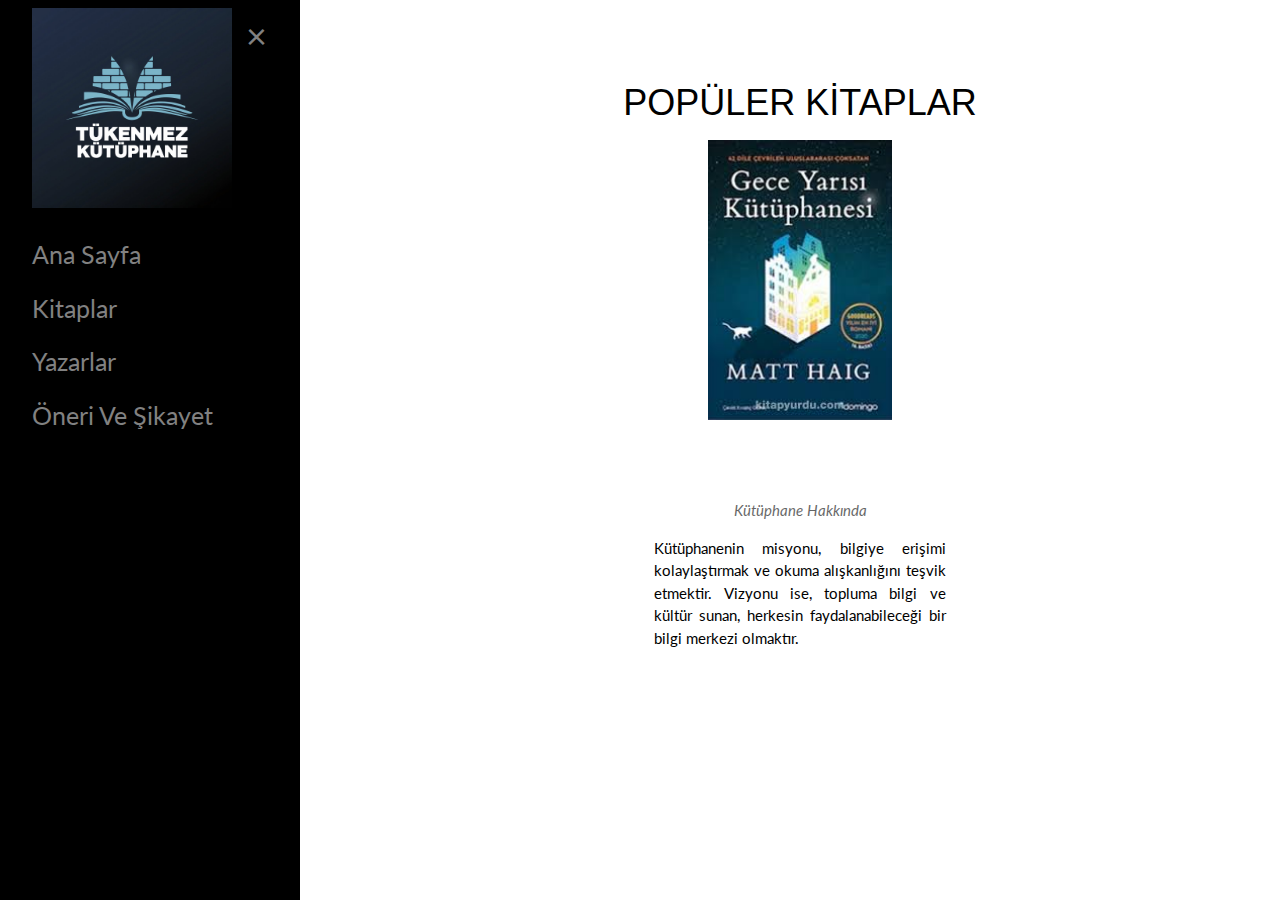
==== index.html @ 60107cb2 "Update index.html" ====
<!DOCTYPE html>
<html lang="en">

<head>
    <meta charset="UTF-8">
    <meta name="viewport" content="width=device-width, initial-scale=1.0">
    <title>Kütüphane</title>
    <link rel="stylesheet" href="https://www.w3schools.com/w3css/4/w3.css">
    <link rel="stylesheet" href="https://fonts.googleapis.com/css?family=Lato">
    <link rel="stylesheet" href="https://cdnjs.cloudflare.com/ajax/libs/font-awesome/4.7.0/css/font-awesome.min.css">
    <style>
        body {
            font-family: "Lato", sans-serif;
            margin: 0;
            padding: 0;
        }

        .kitap-karti {
            margin: 5%;
            text-align: center;
        }

        .kitap-karti img {
            width: 100%;
            max-width: 200px;
        }

        .hakkinda {
            margin-top: 40px;
        }

        .mySlides {
            display: none;
        }

        .w3-content {
            max-width: 1200px;
            margin: 0 auto;
            padding: 20px;
            text-align: center;
        }

        .w3-sidebar {
            width: 100%;
            display: none;
            position: fixed;
            z-index: 1;
            top: 0;
            left: 0;
            background-color: #111;
            overflow-x: hidden;
            transition: 0.5s;
            padding-top: 60px;
        }

        .w3-sidebar a {
            padding: 8px 8px 8px 32px;
            text-decoration: none;
            font-size: 25px;
            color: #818181;
            display: block;
            transition: 0.3s;
        }

        .w3-sidebar a:hover {
            color: #f1f1f1;
        }

        .w3-sidebar .closebtn {
            position: absolute;
            top: 0;
            right: 25px;
            font-size: 36px;
            margin-left: 50px;
        }

        .w3-overlay {
            height: 100%;
            width: 100%;
            display: none;
            position: fixed;
            z-index: 1;
            top: 0;
            left: 0;
            background-color: rgba(0, 0, 0, 0.7);
        }

        @media (min-width: 600px) {
            .w3-sidebar {
                display: block;
                width: 300px;
                position: relative;
                top: 0;
                left: 0;
                padding-top: 0;
            }

            .w3-sidebar img {
                width: 100%;
                max-width: 200px;
                margin-bottom: 20px;
            }

            .w3-content {
                margin-left: 320px;
            }
        }

        .ortala {
            margin-left: 0;
        }

        @media (min-width: 600px) {
            .ortala {
                margin-left: 32%;
                margin-right: 32%;
            }
        }

        
    </style>
</head>

<body>
    <!-- Overlay for small screens -->
    <div class="w3-overlay" onclick="w3_close()" id="myOverlay"></div>

    <!-- Sidebar/menu -->
    <nav class="w3-sidebar w3-black w3-top w3-large w3-padding" id="mySidebar">
        <a href="javascript:void(0)" class="closebtn" onclick="w3_close()">×</a>
        <div class="w3-container">
            <!-- Logo kısmı --> <img src="images/tknmz.jpeg" alt="Logo"
                style="width:100%; max-width:200px; margin-bottom:20px;">

        </div>
        <div class="w3-bar-block">
            <a href="index.html" class="w3-bar-item w3-button w3-hover-white">Ana Sayfa</a>
            <a href="kitaplar.html" class="w3-bar-item w3-button w3-hover-white">Kitaplar</a>
            <a href="yazarlar.html" class="w3-bar-item w3-button w3-hover-white">Yazarlar</a>
            <a href="onerivesikayet.html" class="w3-bar-item w3-button w3-hover-white">Öneri Ve Şikayet</a>
        </div>
    </nav>

    <!-- Top menu on small screens -->
    <header class="w3-container w3-top w3-hide-large w3-black w3-xlarge w3-padding">
        <a href="javascript:void(0)" class="w3-button w3-black w3-margin-right" onclick="w3_open()">☰</a>
        <span>Tükenmez Kütüphane</span>
    </header>

    <!-- Page content -->
    <div class="w3-content" style="margin-top:46px">
        <header class="w3-center">
            <h1>POPÜLER KİTAPLAR</h1>
        </header>

        <div class="mySlides w3-display-container w3-center">
            <img src="images/geceyarisikutup.jpg" style="width:20%">
        </div>
        <div class="mySlides w3-display-container w3-center">
            <img src="images/otomatikportakal.jpg" style="width:20%">
        </div>
        <div class="mySlides w3-display-container w3-center">
            <img src="images/farelerveinsanlar.jpg" style="width:20%">
        </div>

        <div class="w3-container w3-content w3-center w3-padding-64 ortala" style="max-width:800px">
            <h2 class="w3-wide"></h2>
            <p class="w3-opacity"><i>Kütüphane Hakkında</i></p>
            <p class="w3-justify">Kütüphanenin misyonu, bilgiye erişimi kolaylaştırmak ve okuma alışkanlığını teşvik
                etmektir. Vizyonu ise, topluma bilgi ve kültür sunan, herkesin faydalanabileceği bir bilgi merkezi
                olmaktır.</p>
        </div>

        <script>
            // Automatic Slideshow - change image every 4 seconds
            var myIndex = 0;
            carousel();

            function carousel() {
                var i;
                var x = document.getElementsByClassName("mySlides");
                for (i = 0; i < x.length; i++) {
                    x[i].style.display = "none";
                }
                myIndex++;
                if (myIndex > x.length) { myIndex = 1 }
                x[myIndex - 1].style.display = "block";
                setTimeout(carousel, 4000);
            }

            // Sidebar open and close functions
            function w3_open() {
                document.getElementById("mySidebar").style.display = "block";
                document.getElementById("myOverlay").style.display = "block";
            }

            function w3_close() {
                document.getElementById("mySidebar").style.display = "none";
                document.getElementById("myOverlay").style.display = "none";
            }
        </script>
    </div>
</body>

</html>
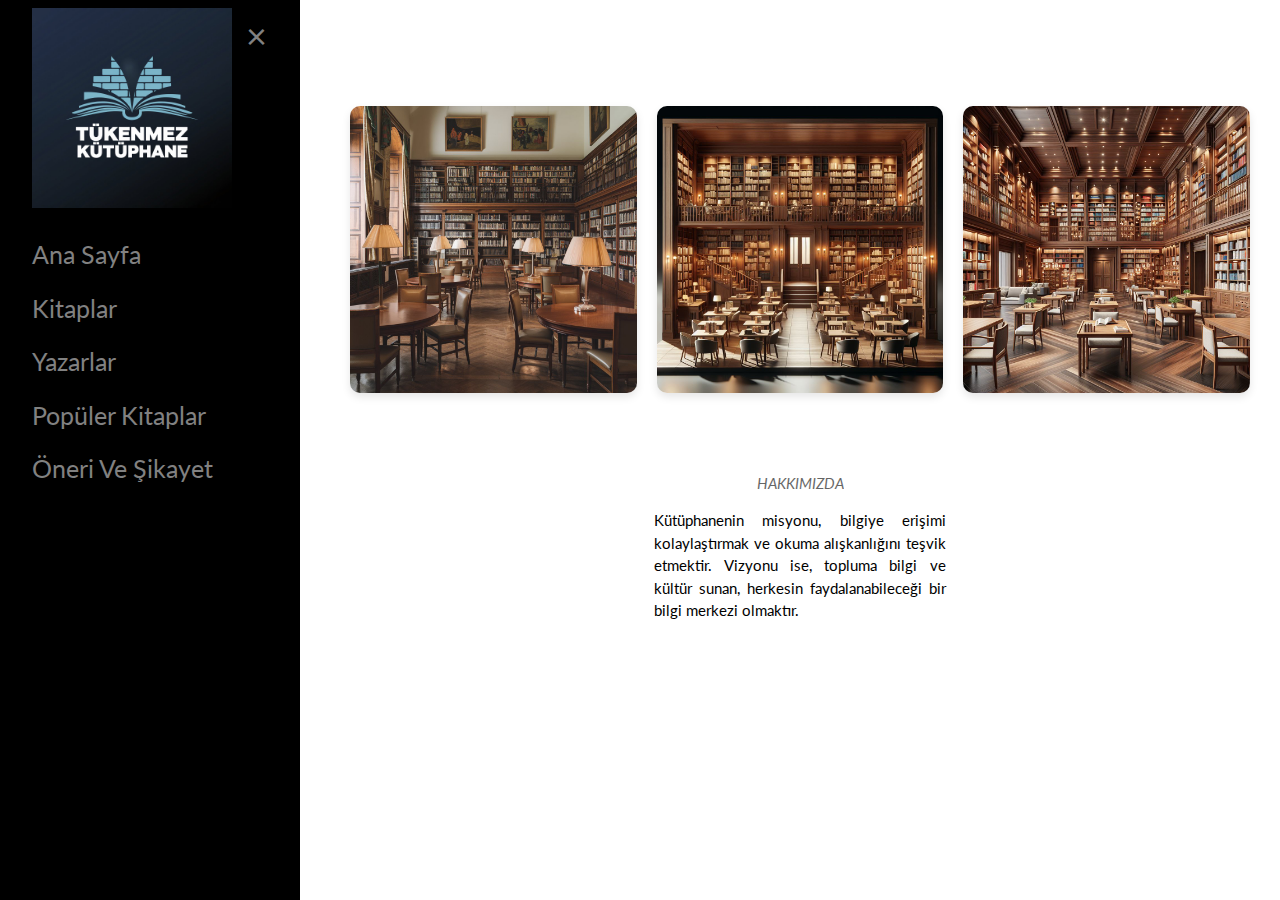
==== commit d99bf4ea: "Update index.html" ====
--- a/index.html
+++ b/index.html
@@ -4,7 +4,7 @@
 <head>
     <meta charset="UTF-8">
     <meta name="viewport" content="width=device-width, initial-scale=1.0">
-    <title>Kütüphane</title>
+    <title>Tayyip Tükenmez</title>
     <link rel="stylesheet" href="https://www.w3schools.com/w3css/4/w3.css">
     <link rel="stylesheet" href="https://fonts.googleapis.com/css?family=Lato">
     <link rel="stylesheet" href="https://cdnjs.cloudflare.com/ajax/libs/font-awesome/4.7.0/css/font-awesome.min.css">
@@ -13,6 +13,7 @@
             font-family: "Lato", sans-serif;
             margin: 0;
             padding: 0;
+
         }
 
         .kitap-karti {
@@ -117,11 +118,67 @@
             }
         }
 
-        
+        header img {
+            vertical-align: middle;
+            /* Logonun dikey ortalanmasını sağlar */
+            margin-left: 10px;
+            /* Logoyu hamburger menüden biraz uzaklaştırır */
+        }
+
+        /* Resimleri yan yana ve orantılı yapmak için yeni stil ekleyelim */
+        .about-images {
+            display: flex;
+            justify-content: center;
+            flex-wrap: wrap;
+            gap: 20px;
+            margin-top: 20px;
+        }
+
+        .about-images img {
+            width: calc(33.33% - 20px);
+            /* Üç resim arasında boşluk bırakarak genişliği ayarladık */
+            max-width: 100%;
+            height: auto;
+            border-radius: 10px;
+            box-shadow: 0 4px 8px rgba(0, 0, 0, 0.1);
+        }
+
+        @media (max-width: 600px) {
+            .about-images img {
+                width: calc(50% - 10px);
+                /* Küçük ekranlar için resimleri iki sütun yaparak düzenledik */
+            }
+        }
+
+        @media (max-width: 400px) {
+            .about-images img {
+                width: 100%;
+                /* Çok küçük ekranlar için resimleri tek sütun yaparak düzenledik */
+            }
+        }
+
+        .highlight-image {
+            width: 100%;
+            max-width: 800px;
+            /* PC için maksimum genişlik */
+            height: auto;
+            /* Yüksekliği otomatik ayarla */
+        }
+
+        @media (max-width: 600px) {
+            .highlight-image {
+                width: 100%;
+                /* Mobil için tam genişlik */
+                height: auto;
+                /* Yüksekliği otomatik ayarla */
+            }
+        }
     </style>
 </head>
 
 <body>
+
+
     <!-- Overlay for small screens -->
     <div class="w3-overlay" onclick="w3_close()" id="myOverlay"></div>
 
@@ -137,56 +194,45 @@
             <a href="index.html" class="w3-bar-item w3-button w3-hover-white">Ana Sayfa</a>
             <a href="kitaplar.html" class="w3-bar-item w3-button w3-hover-white">Kitaplar</a>
             <a href="yazarlar.html" class="w3-bar-item w3-button w3-hover-white">Yazarlar</a>
+            <a href="popularkitap.html" class="w3-bar-item w3-button w3-hover-white">Popüler Kitaplar</a>
             <a href="onerivesikayet.html" class="w3-bar-item w3-button w3-hover-white">Öneri Ve Şikayet</a>
+            
         </div>
     </nav>
 
     <!-- Top menu on small screens -->
-    <header class="w3-container w3-top w3-hide-large w3-black w3-xlarge w3-padding">
-        <a href="javascript:void(0)" class="w3-button w3-black w3-margin-right" onclick="w3_open()">☰</a>
-        <span>Tükenmez Kütüphane</span>
-    </header>
+    <header class="w3-container w3-top w3-hide-large w3-black w3-xlarge w3-padding"> <a href="javascript:void(0)"
+            class="w3-button w3-black w3-margin-right" onclick="w3_open()">☰</a> <img src="images/tknmz.jpeg" alt="Logo"
+            style="height:40px;"> </header>
 
     <!-- Page content -->
     <div class="w3-content" style="margin-top:46px">
-        <header class="w3-center">
-            <h1>POPÜLER KİTAPLAR</h1>
-        </header>
-
-        <div class="mySlides w3-display-container w3-center">
-            <img src="images/geceyarisikutup.jpg" style="width:20%">
-        </div>
-        <div class="mySlides w3-display-container w3-center">
-            <img src="images/otomatikportakal.jpg" style="width:20%">
-        </div>
-        <div class="mySlides w3-display-container w3-center">
-            <img src="images/farelerveinsanlar.jpg" style="width:20%">
+        
+
+        <div class="about-images">
+            <img src="images/kutuphane.jpeg" alt="" class="about-images">
+            <img src="images/Designer (1).png" alt="" class="about-images">
+            <img src="images/Designer.png" alt="" class="about-images">
         </div>
 
         <div class="w3-container w3-content w3-center w3-padding-64 ortala" style="max-width:800px">
-            <h2 class="w3-wide"></h2>
-            <p class="w3-opacity"><i>Kütüphane Hakkında</i></p>
+
+            <p class="w3-opacity"><i>HAKKIMIZDA</i></p>
+
             <p class="w3-justify">Kütüphanenin misyonu, bilgiye erişimi kolaylaştırmak ve okuma alışkanlığını teşvik
                 etmektir. Vizyonu ise, topluma bilgi ve kültür sunan, herkesin faydalanabileceği bir bilgi merkezi
                 olmaktır.</p>
-        </div>
+
+           
+        </div>
+        
+    
+
+       
+
+
 
         <script>
-            // Automatic Slideshow - change image every 4 seconds
-            var myIndex = 0;
-            carousel();
-
-            function carousel() {
-                var i;
-                var x = document.getElementsByClassName("mySlides");
-                for (i = 0; i < x.length; i++) {
-                    x[i].style.display = "none";
-                }
-                myIndex++;
-                if (myIndex > x.length) { myIndex = 1 }
-                x[myIndex - 1].style.display = "block";
-                setTimeout(carousel, 4000);
-            }
 
             // Sidebar open and close functions
             function w3_open() {
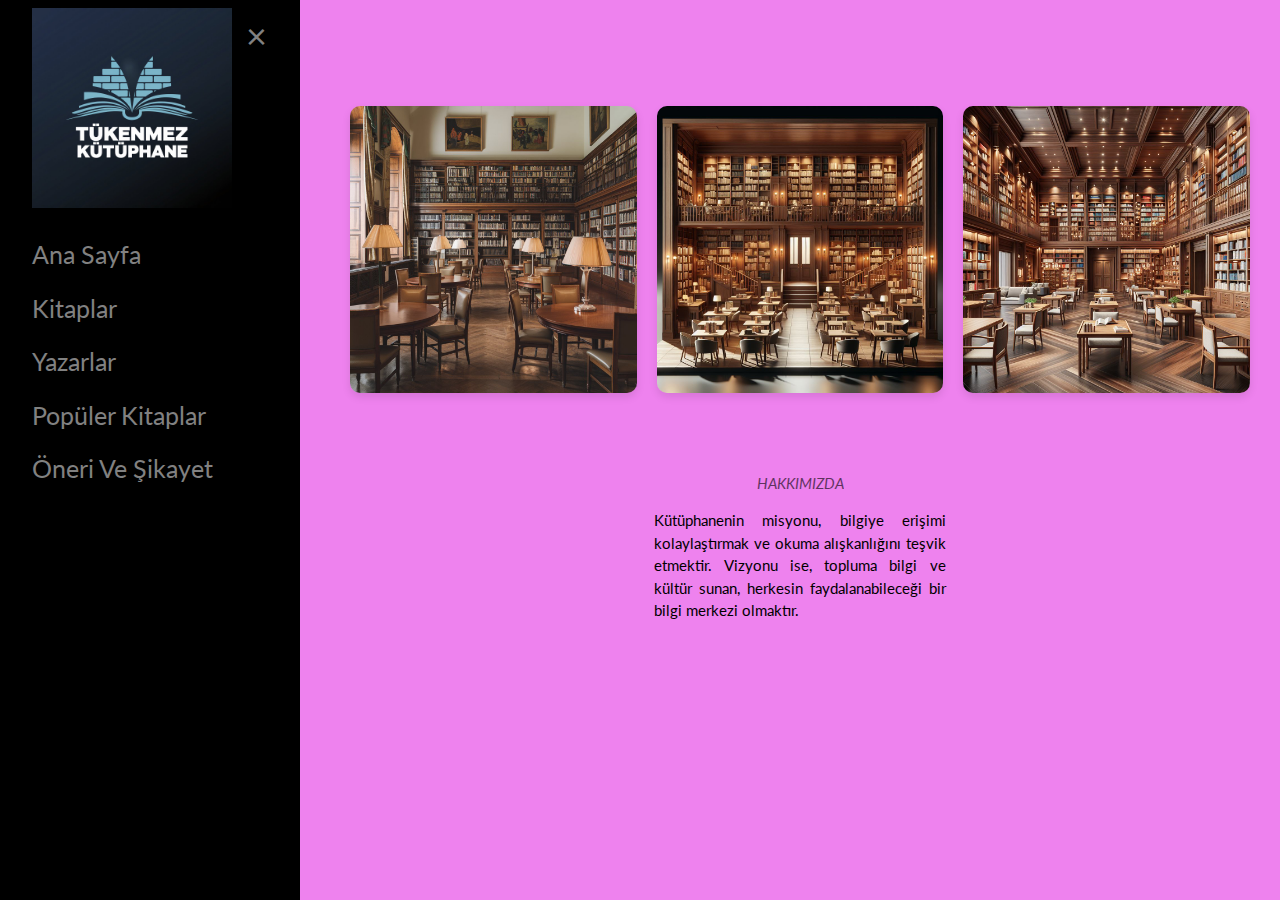
==== commit fca6459c: "Update index.html" ====
--- a/index.html
+++ b/index.html
@@ -13,7 +13,7 @@
             font-family: "Lato", sans-serif;
             margin: 0;
             padding: 0;
-
+            background-color: violet;
         }
 
         .kitap-karti {
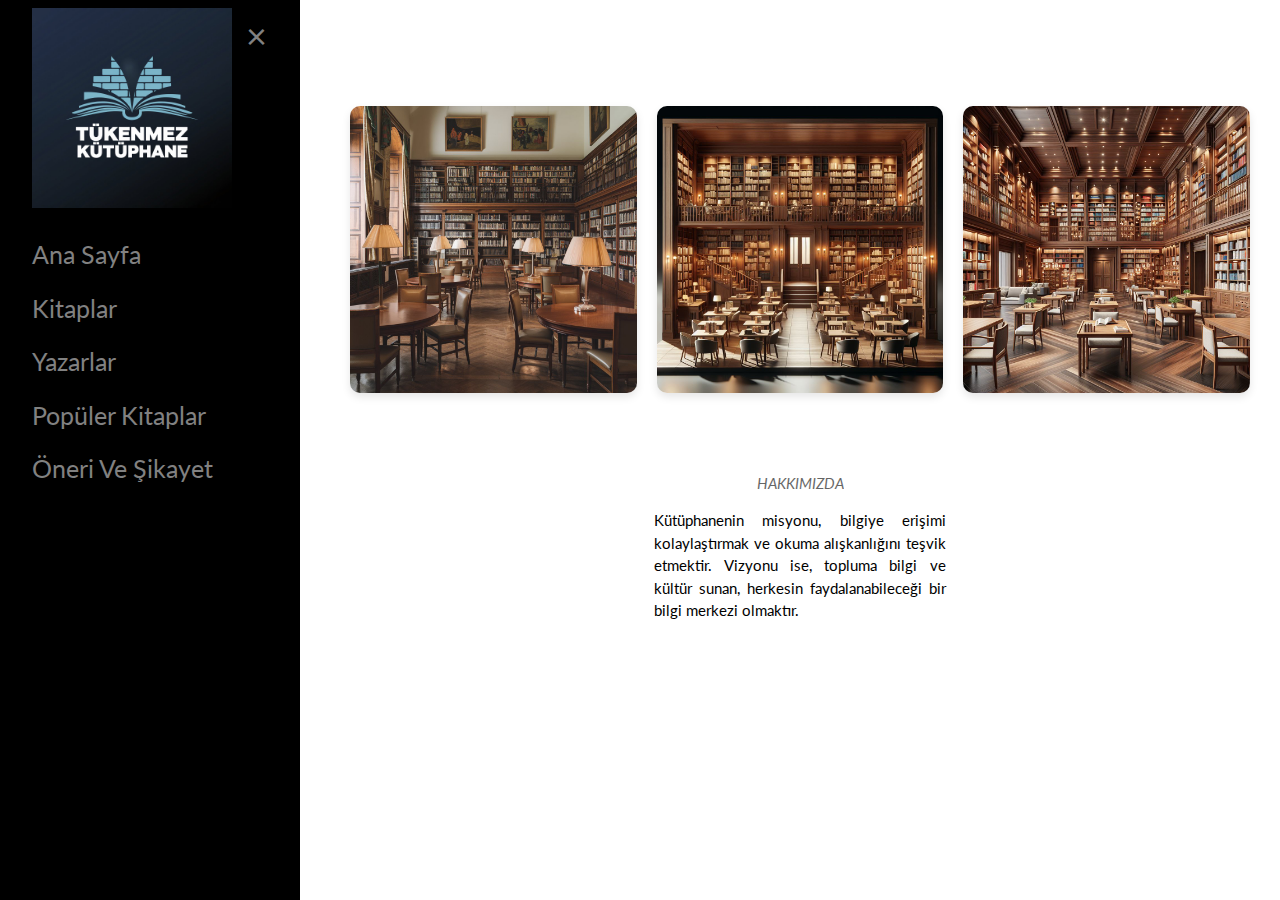
==== commit a55a881b: "Update index.html" ====
--- a/index.html
+++ b/index.html
@@ -13,7 +13,7 @@
             font-family: "Lato", sans-serif;
             margin: 0;
             padding: 0;
-            background-color: violet;
+        
         }
 
         .kitap-karti {
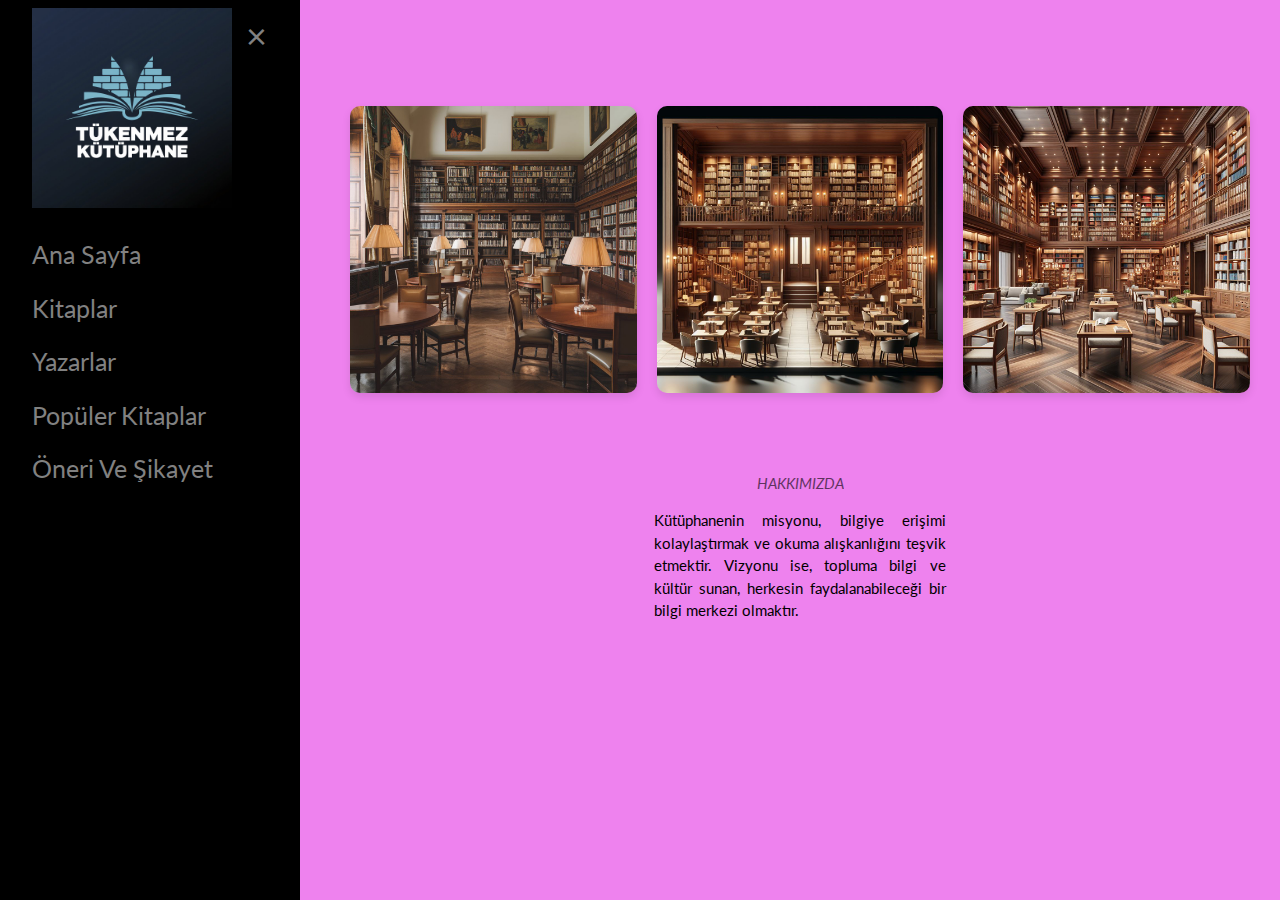
==== commit 20a3e7d8: "Update index.html" ====
--- a/index.html
+++ b/index.html
@@ -13,7 +13,7 @@
             font-family: "Lato", sans-serif;
             margin: 0;
             padding: 0;
-        
+            background-color: violet;
         }
 
         .kitap-karti {
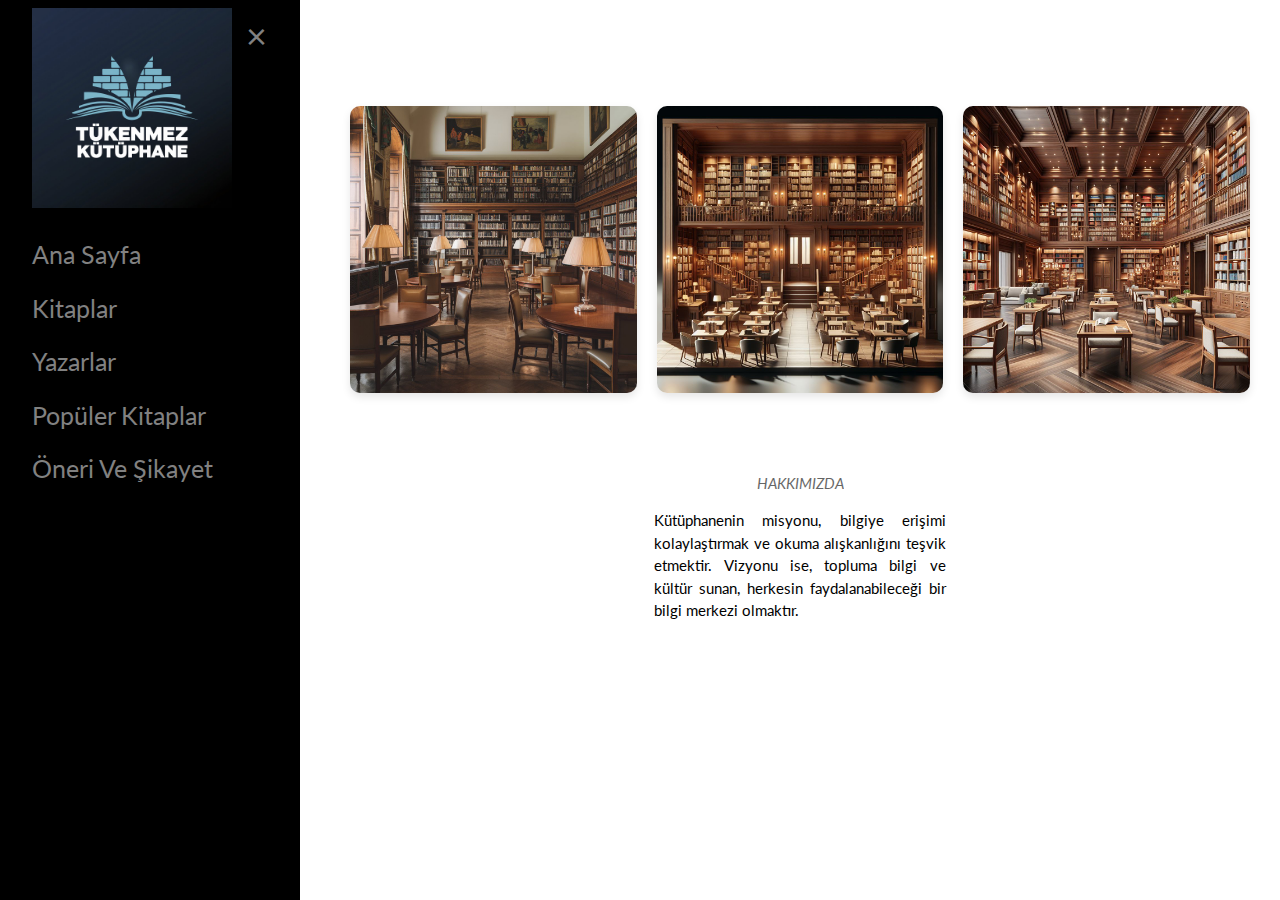
==== commit 0138571d: "Update index.html" ====
--- a/index.html
+++ b/index.html
@@ -13,7 +13,7 @@
             font-family: "Lato", sans-serif;
             margin: 0;
             padding: 0;
-            background-color: violet;
+            
         }
 
         .kitap-karti {
